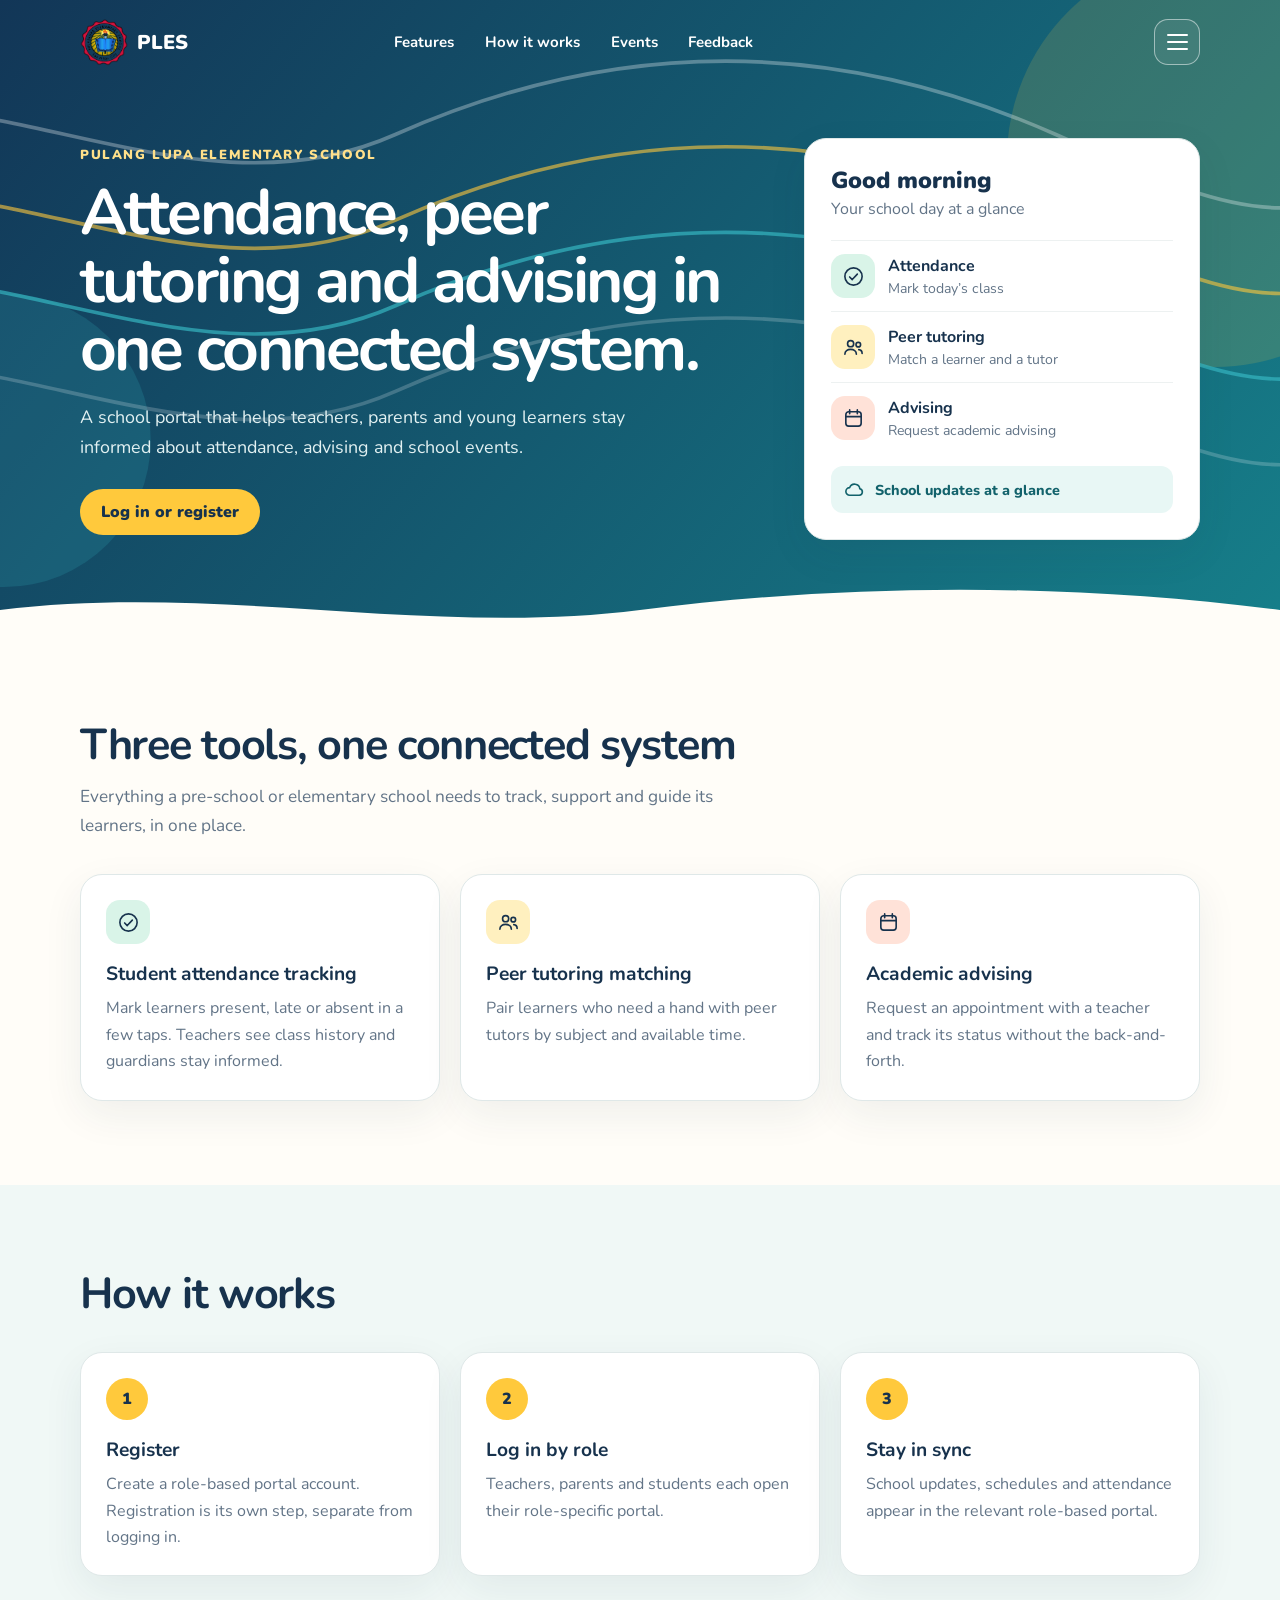
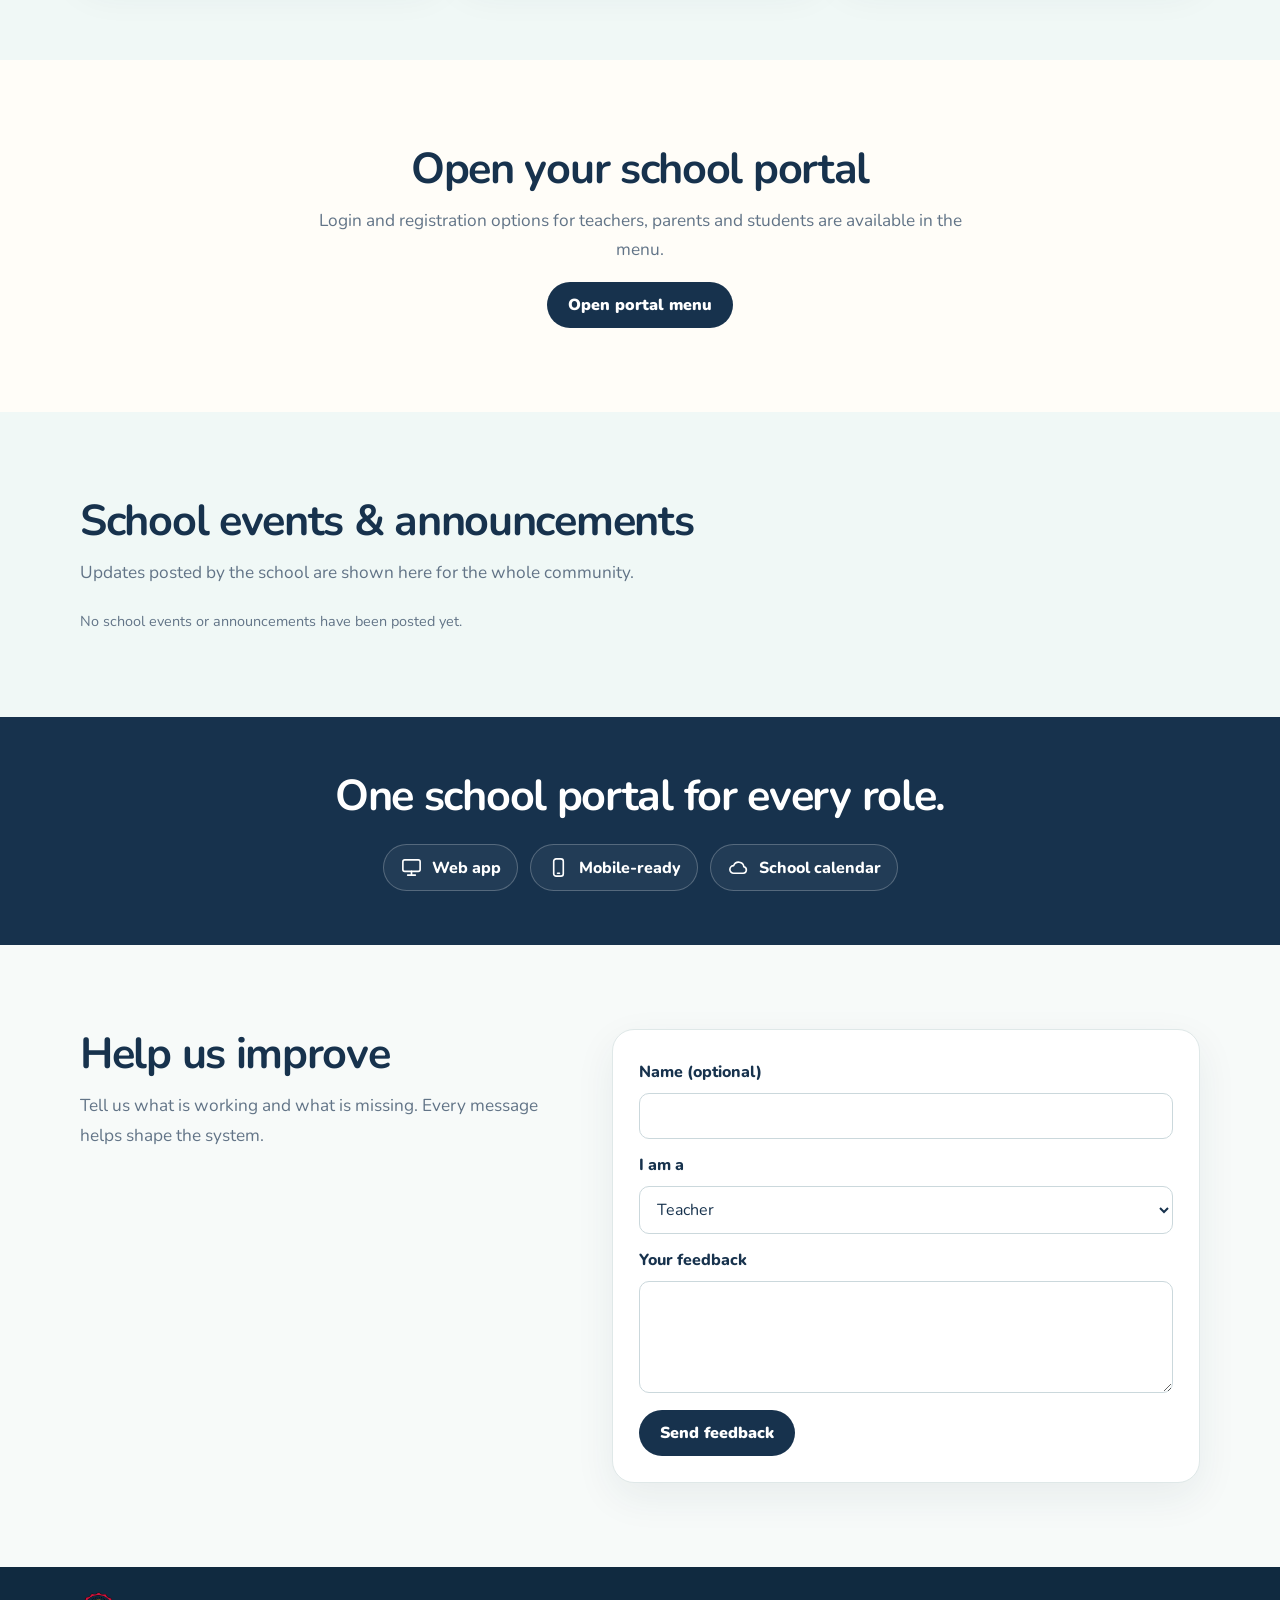
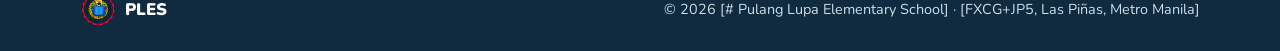
==== index.html @ 91ceae56 "Add files via upload" ====
<!doctype html>
<html lang="en">
  <head>
    <meta charset="UTF-8" />
    <meta name="viewport" content="width=device-width, initial-scale=1.0" />
    <meta
      name="description"
      content="PLES connects preschool and elementary schools with attendance, peer tutoring, and academic advising tools."
    />
    <title>PLES — School tools in sync</title>

    <link rel="preconnect" href="https://fonts.googleapis.com" />
    <link rel="preconnect" href="https://fonts.gstatic.com" crossorigin />
    <link
      href="https://fonts.googleapis.com/css2?family=Nunito:wght@400;500;600;700;800;900&display=swap"
      rel="stylesheet"
    />
    <link rel="stylesheet" href="index.css" />
  </head>

  <body>
    <div class="site-shell">
      <header class="hero-shell" id="top">
        <svg
          class="hero-waves"
          viewBox="0 0 1440 520"
          preserveAspectRatio="xMidYMid slice"
          aria-hidden="true"
        >
          <circle cx="1190" cy="130" r="170" fill="#FFC93C" fill-opacity=".14" />
          <circle cx="200" cy="360" r="120" fill="#35B6C0" fill-opacity=".18" />
          <g fill="none" stroke-linecap="round" stroke-width="3">
            <path
              d="M-20 110C160 30 340 190 520 110S880 30 1060 110 1240 190 1460 110"
              stroke="#fff"
              stroke-opacity=".3"
            />
            <path
              transform="translate(0 70)"
              d="M-20 110C160 30 340 190 520 110S880 30 1060 110 1240 190 1460 110"
              stroke="#FFC93C"
              stroke-opacity=".6"
            />
            <path
              transform="translate(0 140)"
              d="M-20 110C160 30 340 190 520 110S880 30 1060 110 1240 190 1460 110"
              stroke="#35B6C0"
              stroke-opacity=".7"
            />
            <path
              transform="translate(0 210)"
              d="M-20 110C160 30 340 190 520 110S880 30 1060 110 1240 190 1460 110"
              stroke="#fff"
              stroke-opacity=".2"
            />
          </g>
        </svg>

        <div class="container hero-container">
          <div class="top-nav">
            <a class="brand" href="#top" aria-label="PLES home">
              <img class="school-logo" src="school-logo.png" alt="" />
              <span>PLES</span>
            </a>

            <nav class="desktop-links" aria-label="Primary navigation">
              <a href="#features">Features</a>
              <a href="#how">How it works</a>
              <a href="#school-updates">Events</a>
              <a href="#feedback">Feedback</a>
            </nav>

            <button
              class="menu-toggle"
              id="menu-toggle"
              type="button"
              aria-expanded="false"
              aria-controls="site-menu"
              aria-label="Open menu"
            >
              <span></span><span></span><span></span>
            </button>
            <nav class="site-menu" id="site-menu" aria-label="Site menu" hidden>
              <div class="menu-section">
                <span class="menu-heading">Navigate</span>
                <a href="#features">Features</a>
                <a href="#how">How it works</a>
                <a href="#school-updates">Events &amp; announcements</a>
                <a href="#feedback">Feedback</a>
              </div>
              <div class="menu-section">
                <span class="menu-heading">Log in</span>
                <a href="login.html?role=teacher">Log in as Teacher</a>
                <a href="login.html?role=parent">Log in as Parent</a>
                <a href="login.html?role=student">Log in as Student</a>
              </div>
              <div class="menu-section">
                <span class="menu-heading">Register</span>
                <a href="register.html?role=teacher">Register as Teacher</a>
                <a href="register.html?role=parent">Register as Parent</a>
                <a href="register.html?role=student">Register as Student</a>
              </div>
            </div>
          </nav>

          <div class="hero-content">
            <div class="hero-copy">
              <span class="eyebrow">Pulang Lupa Elementary School</span>
              <h1>
                Attendance, peer tutoring and advising in one connected system.
              </h1>
              <p>
                A school portal that helps teachers, parents and young learners
                stay informed about attendance, advising and school events.
              </p>

              <div class="hero-actions">
                <button class="button button-yellow" type="button" data-open-menu>
                  Log in or register
                </button>
              </div>
            </div>

            <div class="preview-card" aria-label="Example school day dashboard">
              <div class="preview-heading">Good morning</div>
              <div class="preview-subtitle">Your school day at a glance</div>

              <div class="preview-row">
                <span class="feature-icon mint" aria-hidden="true">
                  <svg viewBox="0 0 24 24">
                    <circle cx="12" cy="12" r="9"></circle>
                    <path d="m8 12.5 2.7 2.7L16 9.5"></path>
                  </svg>
                </span>
                <div>
                  <strong>Attendance</strong>
                  <span>Mark today’s class</span>
                </div>
              </div>

              <div class="preview-row">
                <span class="feature-icon sun" aria-hidden="true">
                  <svg viewBox="0 0 24 24">
                    <circle cx="9" cy="8" r="3.2"></circle>
                    <path d="M3 19c0-3.2 2.7-5 6-5s6 1.8 6 5"></path>
                    <circle cx="17" cy="9" r="2.4"></circle>
                    <path d="M17.5 14.2c2.2.2 3.5 1.7 3.5 4"></path>
                  </svg>
                </span>
                <div>
                  <strong>Peer tutoring</strong>
                  <span>Match a learner and a tutor</span>
                </div>
              </div>

              <div class="preview-row">
                <span class="feature-icon coral" aria-hidden="true">
                  <svg viewBox="0 0 24 24">
                    <rect x="4" y="5" width="16" height="15" rx="3"></rect>
                    <path d="M8 3v4M16 3v4M4 10h16"></path>
                  </svg>
                </span>
                <div>
                  <strong>Advising</strong>
                  <span>Request academic advising</span>
                </div>
              </div>

              <div class="cloud-sync">
                <svg viewBox="0 0 24 24" aria-hidden="true">
                  <path d="M7 18a4 4 0 0 1 0-8 5.5 5.5 0 0 1 10.6 1.3A3.4 3.4 0 0 1 17 18z"></path>
                </svg>
                School updates at a glance
              </div>
            </div>
          </div>
        </div>

        <svg class="hero-edge" viewBox="0 0 1440 70" preserveAspectRatio="none" aria-hidden="true">
          <path d="M0 35C240 0 480 70 720 35S1200 0 1440 35V70H0Z" />
        </svg>
      </header>

      <main>
        <section class="section features-section" id="features">
          <div class="container">
            <h2>Three tools, one connected system</h2>
            <p class="section-lead">
              Everything a pre-school or elementary school needs to track,
              support and guide its learners, in one place.
            </p>

            <div class="feature-grid">
              <article class="feature-card" id="attendance">
                <span class="feature-icon mint" aria-hidden="true">
                  <svg viewBox="0 0 24 24">
                    <circle cx="12" cy="12" r="9"></circle>
                    <path d="m8 12.5 2.7 2.7L16 9.5"></path>
                  </svg>
                </span>
                <h3>Student attendance tracking</h3>
                <p>
                  Mark learners present, late or absent in a few taps. Teachers
                  see class history and guardians stay informed.
                </p>
              </article>

              <article class="feature-card" id="tutoring">
                <span class="feature-icon sun" aria-hidden="true">
                  <svg viewBox="0 0 24 24">
                    <circle cx="9" cy="8" r="3.2"></circle>
                    <path d="M3 19c0-3.2 2.7-5 6-5s6 1.8 6 5"></path>
                    <circle cx="17" cy="9" r="2.4"></circle>
                    <path d="M17.5 14.2c2.2.2 3.5 1.7 3.5 4"></path>
                  </svg>
                </span>
                <h3>Peer tutoring matching</h3>
                <p>
                  Pair learners who need a hand with peer tutors by subject and
                  available time.
                </p>
              </article>

              <article class="feature-card" id="advising">
                <span class="feature-icon coral" aria-hidden="true">
                  <svg viewBox="0 0 24 24">
                    <rect x="4" y="5" width="16" height="15" rx="3"></rect>
                    <path d="M8 3v4M16 3v4M4 10h16"></path>
                  </svg>
                </span>
                <h3>Academic advising</h3>
                <p>
                  Request an appointment with a teacher and track its status
                  without the back-and-forth.
                </p>
              </article>
            </div>
          </div>
        </section>

        <section class="section how-section" id="how">
          <div class="container">
            <h2>How it works</h2>

            <div class="steps-grid">
              <article class="step">
                <span class="step-number">1</span>
                <h3>Register</h3>
                <p>
                  Create a role-based portal account. Registration is its own
                  step, separate from logging in.
                </p>
              </article>

              <article class="step">
                <span class="step-number">2</span>
                <h3>Log in by role</h3>
                <p>
                  Teachers, parents and students each open their role-specific portal.
                </p>
              </article>

              <article class="step">
                <span class="step-number">3</span>
                <h3>Stay in sync</h3>
                <p>
                  School updates, schedules and attendance appear in the
                  relevant role-based portal.
                </p>
              </article>
            </div>
          </div>
        </section>

        <section class="section start-section" id="start">
          <div class="container">
            <h2>Open your school portal</h2>
            <p class="section-lead">
              Login and registration options for teachers, parents and students
              are available in the menu.
            </p>
            <button class="button button-navy" type="button" data-open-menu>Open portal menu</button>
          </div>
        </section>

        <section class="section updates-section" id="school-updates">
          <div class="container">
            <h2>School events &amp; announcements</h2>
            <p class="section-lead">Updates posted by the school are shown here for the whole community.</p>
            <div class="public-updates" id="public-updates" aria-live="polite"></div>
          </div>
        </section>

        <section class="device-band" aria-label="PLES access">
          <div class="container">
            <h2>One school portal for every role.</h2>

            <div class="device-chips">
              <span>
                <svg viewBox="0 0 24 24" aria-hidden="true">
                  <rect x="3" y="4" width="18" height="12" rx="2"></rect>
                  <path d="M8 20h8M12 16v4"></path>
                </svg>
                Web app
              </span>

              <span>
                <svg viewBox="0 0 24 24" aria-hidden="true">
                  <rect x="7" y="3" width="10" height="18" rx="2.5"></rect>
                  <path d="M11 18h2"></path>
                </svg>
                Mobile-ready
              </span>

              <span>
                <svg viewBox="0 0 24 24" aria-hidden="true">
                  <path d="M7 18a4 4 0 0 1 0-8 5.5 5.5 0 0 1 10.6 1.3A3.4 3.4 0 0 1 17 18z"></path>
                </svg>
                School calendar
              </span>
            </div>
          </div>
        </section>

        <section class="section feedback-section" id="feedback">
          <div class="container feedback-layout">
            <div class="feedback-copy">
              <h2>Help us improve</h2>
              <p class="section-lead">
                Tell us what is working and what is missing. Every message helps
                shape the system.
              </p>
            </div>

            <form class="feedback-form" id="feedback-form">
              <label for="feedback-name">Name (optional)</label>
              <input
                id="feedback-name"
                name="name"
                type="text"
                autocomplete="name"
              />

              <label for="feedback-role">I am a</label>
              <select id="feedback-role" name="role">
                <option>Teacher</option>
                <option>Parent</option>
                <option>Student</option>
              </select>

              <label for="feedback-message">Your feedback</label>
              <textarea
                id="feedback-message"
                name="feedback"
                rows="4"
                required
                minlength="5"
              ></textarea>

              <button class="button button-navy" type="submit">
                Send feedback
              </button>

              <p class="local-confirmation" id="feedback-confirmation" role="status" hidden>
                Thanks for sharing your feedback. It has been confirmed on this
                page and was not sent to a server.
              </p>
            </form>
          </div>
        </section>
      </main>

      <footer class="site-footer">
        <div class="container footer-content">
          <a class="brand brand-small" href="#top" aria-label="PLES home">
            <img class="school-logo" src="school-logo.png" alt="" />
            <span>PLES</span>
          </a>
          <span>© 2026 [# Pulang Lupa Elementary School] · [FXCG+JP5, Las Piñas, Metro Manila]</span>
        </div>
      </footer>

      <nav class="mobile-dock" aria-label="Quick navigation">
        <a href="#top">
          <svg viewBox="0 0 24 24" aria-hidden="true">
            <path d="m4 11 8-7 8 7v8a1 1 0 0 1-1 1h-4v-6H9v6H5a1 1 0 0 1-1-1z"></path>
          </svg>
          <span>Home</span>
        </a>
        <a href="#attendance">
          <svg viewBox="0 0 24 24" aria-hidden="true">
            <circle cx="12" cy="12" r="9"></circle>
            <path d="m8 12.5 2.7 2.7L16 9.5"></path>
          </svg>
          <span>Attendance</span>
        </a>
        <a href="#tutoring">
          <svg viewBox="0 0 24 24" aria-hidden="true">
            <circle cx="9" cy="8" r="3.2"></circle>
            <path d="M3 19c0-3.2 2.7-5 6-5s6 1.8 6 5"></path>
            <circle cx="17" cy="9" r="2.4"></circle>
            <path d="M17.5 14.2c2.2.2 3.5 1.7 3.5 4"></path>
          </svg>
          <span>Tutoring</span>
        </a>
        <a href="#advising">
          <svg viewBox="0 0 24 24" aria-hidden="true">
            <rect x="4" y="5" width="16" height="15" rx="3"></rect>
            <path d="M8 3v4M16 3v4M4 10h16"></path>
          </svg>
          <span>Advising</span>
        </a>
        <a href="#feedback">
          <svg viewBox="0 0 24 24" aria-hidden="true">
            <path d="M4 5h16v11H9l-5 4z"></path>
          </svg>
          <span>Feedback</span>
        </a>
      </nav>
    </div>

    <script src="index.js" defer></script>
  </body>
</html>
---- index.css ----
:root {
  color-scheme: light;
  font-family: "Nunito", sans-serif;
  color: #17324d;
  background: #fffdf8;
  font-synthesis: none;
  text-rendering: optimizeLegibility;
  --navy: #17324d;
  --teal: #167f8a;
  --mint: #d9f4e8;
  --yellow: #ffc93c;
  --coral: #ffe2d8;
  --muted: #627487;
  --paper: #fffdf8;
}

* {
  box-sizing: border-box;
}

html {
  scroll-behavior: smooth;
}

body {
  margin: 0;
  min-width: 320px;
  background: var(--paper);
}

a {
  color: inherit;
  text-decoration: none;
}

button,
input,
select,
textarea {
  font: inherit;
}

button,
a {
  -webkit-tap-highlight-color: transparent;
}

.site-shell {
  overflow: hidden;
}

.container {
  width: min(1120px, calc(100% - 40px));
  margin: 0 auto;
}

.hero-shell {
  position: relative;
  isolation: isolate;
  color: #fff;
  background: linear-gradient(130deg, #123657, #167f8a);
}

.hero-waves {
  position: absolute;
  z-index: -1;
  inset: 0;
  width: 100%;
  height: 100%;
}

.hero-container {
  position: relative;
  padding-bottom: 96px;
}

.top-nav,
.desktop-links,
.hero-actions,
.footer-content {
  display: flex;
  align-items: center;
}

.top-nav {
  position: relative;
  display: flex;
  min-height: 84px;
  align-items: center;
  gap: 12px;
}

.brand {
  display: inline-flex;
  align-items: center;
  gap: 9px;
  color: inherit;
  font-size: 1.25rem;
  font-weight: 900;
  white-space: nowrap;
}

.school-logo {
  width: 48px;
  height: 48px;
  flex: none;
  object-fit: contain;
}

.desktop-links {
  display: flex;
  justify-content: center;
  align-items: center;
  gap: clamp(14px, 2.4vw, 32px);
  margin: 0 auto;
  color: #fff;
  font-size: .94rem;
  font-weight: 700;
}

.desktop-links a,
.top-nav > a:not(.button) {
  transition: opacity .2s ease;
}

.desktop-links a:hover,
.top-nav > a:not(.button):hover {
  opacity: .75;
}

.menu-toggle {
  display: grid;
  width: 46px;
  height: 46px;
  flex: 0 0 auto;
  align-content: center;
  justify-items: center;
  gap: 5px;
  margin-left: auto;
  border: 1px solid #ffffff80;
  border-radius: 14px;
  color: #fff;
  background: #ffffff10;
  cursor: pointer;
}

.menu-toggle span {
  width: 21px;
  height: 2px;
  border-radius: 2px;
  background: currentColor;
  transition: transform .18s ease, opacity .18s ease;
}

.menu-toggle[aria-expanded="true"] span:first-child { transform: translateY(7px) rotate(45deg); }
.menu-toggle[aria-expanded="true"] span:nth-child(2) { opacity: 0; }
.menu-toggle[aria-expanded="true"] span:last-child { transform: translateY(-7px) rotate(-45deg); }

.site-menu {
  position: absolute;
  z-index: 10;
  top: calc(100% - 8px);
  right: 0;
  display: grid;
  width: min(390px, calc(100vw - 32px));
  gap: 14px;
  padding: 18px;
  border: 1px solid #dfe8e8;
  border-radius: 18px;
  color: var(--navy);
  background: #fff;
  box-shadow: 0 18px 45px #102a4040;
}

.site-menu[hidden] { display: none; }

.menu-section {
  display: grid;
  grid-template-columns: repeat(2, minmax(0, 1fr));
  gap: 6px 10px;
}

.menu-heading {
  grid-column: 1 / -1;
  padding: 0 8px 3px;
  color: var(--muted);
  font-size: .72rem;
  font-weight: 900;
  letter-spacing: .1em;
  text-transform: uppercase;
}

.menu-section a {
  padding: 9px 8px;
  border-radius: 9px;
  color: var(--navy);
  font-size: .9rem;
  font-weight: 800;
}

.menu-section a:hover {
  color: #12626b;
  background: #e8f7f5;
}

.button {
  display: inline-flex;
  min-height: 44px;
  align-items: center;
  justify-content: center;
  padding: 10px 19px;
  border: 2px solid transparent;
  border-radius: 999px;
  font-weight: 900;
  text-align: center;
  transition: transform .2s ease, box-shadow .2s ease;
  cursor: pointer;
}

.button:hover {
  transform: translateY(-2px);
  box-shadow: 0 7px 18px #102f4926;
}

.button-yellow {
  color: var(--navy);
  background: var(--yellow);
}

.button-outline {
  border-color: #ffffffa6;
  color: #fff;
  background: #ffffff0d;
}

.button-navy {
  color: #fff;
  background: var(--navy);
}

.hero-content {
  display: grid;
  grid-template-columns: minmax(0, 1.25fr) minmax(290px, .75fr);
  align-items: center;
  gap: 64px;
  padding-top: 54px;
}

.hero-copy {
  max-width: 690px;
}

.eyebrow {
  display: inline-block;
  margin-bottom: 16px;
  color: #ffe08a;
  font-size: .82rem;
  font-weight: 900;
  letter-spacing: .12em;
  text-transform: uppercase;
}

h1,
h2,
h3,
p {
  margin-top: 0;
}

h1 {
  max-width: 720px;
  margin-bottom: 18px;
  font-size: clamp(2.4rem, 5vw, 4.2rem);
  line-height: 1.06;
  letter-spacing: -.04em;
}

.hero-copy > p {
  max-width: 620px;
  color: #e2f1f2;
  font-size: 1.12rem;
  line-height: 1.7;
}

.hero-actions {
  flex-wrap: wrap;
  gap: 12px;
  margin-top: 26px;
}

.preview-card,
.feature-card,
.step,
.choice-card,
.feedback-form {
  border: 1px solid #dfe8e8;
  border-radius: 22px;
  background: #fff;
  box-shadow: 0 14px 40px #17324d12;
}

.preview-card {
  padding: 26px;
  color: var(--navy);
}

.preview-heading {
  font-size: 1.45rem;
  font-weight: 900;
}

.preview-subtitle {
  margin: 2px 0 20px;
  color: var(--muted);
}

.preview-row {
  display: flex;
  align-items: center;
  gap: 13px;
  padding: 13px 0;
  border-top: 1px solid #edf1f1;
}

.preview-row div {
  display: grid;
  gap: 2px;
}

.preview-row div span {
  color: var(--muted);
  font-size: .88rem;
}

.feature-icon {
  display: inline-grid;
  width: 44px;
  height: 44px;
  flex: 0 0 auto;
  place-items: center;
  border-radius: 14px;
  color: var(--navy);
}

.feature-icon svg,
.cloud-sync svg,
.device-chips svg,
.mobile-dock svg {
  width: 23px;
  height: 23px;
  fill: none;
  stroke: currentColor;
  stroke-linecap: round;
  stroke-linejoin: round;
  stroke-width: 1.7;
}

.mint {
  background: var(--mint);
}

.sun {
  background: #fff0bf;
}

.coral {
  background: var(--coral);
}

.cloud-sync {
  display: flex;
  align-items: center;
  gap: 9px;
  margin-top: 13px;
  padding: 12px;
  border-radius: 12px;
  color: #12626b;
  background: #e8f7f5;
  font-size: .9rem;
  font-weight: 800;
}

.hero-edge {
  position: absolute;
  bottom: -1px;
  left: 0;
  width: 100%;
  height: 54px;
  fill: var(--paper);
}

.section {
  padding: 84px 0;
}

.section h2,
.device-band h2 {
  margin-bottom: 12px;
  font-size: clamp(1.9rem, 3.5vw, 2.7rem);
  line-height: 1.15;
  letter-spacing: -.03em;
}

.section-lead {
  max-width: 680px;
  color: var(--muted);
  font-size: 1.08rem;
  line-height: 1.7;
}

.feature-grid,
.steps-grid,
.start-grid {
  display: grid;
  grid-template-columns: repeat(3, minmax(0, 1fr));
  gap: 20px;
  margin-top: 34px;
}

.feature-card,
.step {
  padding: 25px;
}

.feature-card h3,
.step h3,
.choice-card h3 {
  margin: 17px 0 8px;
  font-size: 1.2rem;
}

.feature-card p,
.step p,
.choice-card p {
  margin-bottom: 0;
  color: var(--muted);
  line-height: 1.65;
}

.how-section {
  background: #f0f8f6;
}

.step-number {
  display: grid;
  width: 42px;
  height: 42px;
  place-items: center;
  border-radius: 50%;
  color: var(--navy);
  background: var(--yellow);
  font-weight: 900;
}

.start-section {
  text-align: center;
}

.start-section .section-lead {
  margin-right: auto;
  margin-left: auto;
}

.start-grid {
  max-width: 820px;
  grid-template-columns: repeat(2, minmax(0, 1fr));
  margin-right: auto;
  margin-left: auto;
  text-align: left;
}

.choice-card {
  padding: 28px;
}

.choice-card .button {
  margin-top: 20px;
}

.role-actions {
  display: grid;
  justify-items: start;
  gap: 10px;
  margin-top: 20px;
}

.role-actions .button {
  width: min(100%, 260px);
  margin: 0;
}

.updates-section {
  background: #f0f8f6;
}

.public-updates {
  display: grid;
  grid-template-columns: repeat(auto-fit, minmax(230px, 1fr));
  gap: 14px;
  margin-top: 24px;
}

.public-update-card {
  display: grid;
  gap: 7px;
  padding: 18px;
  border: 1px solid #dfe8e8;
  border-radius: 16px;
  background: white;
  box-shadow: 0 10px 24px #17324d0c;
}

.public-update-type {
  color: var(--teal);
  font-size: .72rem;
  font-weight: 900;
  letter-spacing: .08em;
  text-transform: uppercase;
}

.public-update-card time,
.public-update-card p,
.public-update-empty {
  margin: 0;
  color: var(--muted);
  font-size: .9rem;
  line-height: 1.5;
}

.login-choice {
  background: #f1fbf7;
}

.register-choice {
  background: #fff8df;
}

.device-band {
  padding: 54px 0;
  color: #fff;
  background: var(--navy);
  text-align: center;
}

.device-chips {
  display: flex;
  flex-wrap: wrap;
  justify-content: center;
  gap: 12px;
  margin-top: 24px;
}

.device-chips span {
  display: inline-flex;
  align-items: center;
  gap: 9px;
  padding: 11px 16px;
  border: 1px solid #ffffff3b;
  border-radius: 999px;
  background: #ffffff0d;
  font-weight: 800;
}

.feedback-section {
  background: #f7faf9;
}

.feedback-layout {
  display: grid;
  grid-template-columns: .9fr 1.1fr;
  align-items: start;
  gap: 50px;
}

.feedback-form {
  display: grid;
  gap: 10px;
  padding: 26px;
}

.feedback-form label {
  margin-top: 5px;
  font-weight: 800;
}

.feedback-form input,
.feedback-form select,
.feedback-form textarea {
  width: 100%;
  padding: 11px 13px;
  border: 1px solid #cbd8dc;
  border-radius: 10px;
  color: var(--navy);
  background: #fff;
}

input::placeholder,
textarea::placeholder {
  color: #627487;
  opacity: .52;
}

.feedback-form textarea {
  resize: vertical;
}

.feedback-form :focus-visible,
a:focus-visible,
button:focus-visible {
  outline: 3px solid #35b6c0;
  outline-offset: 3px;
}

.feedback-form button {
  justify-self: start;
  margin-top: 7px;
}

.local-confirmation {
  margin: 6px 0 0;
  padding: 12px;
  border-radius: 10px;
  color: #145a48;
  background: var(--mint);
  line-height: 1.5;
}

.local-confirmation[hidden] {
  display: none;
}

.site-footer {
  padding: 24px 0;
  color: #fff;
  background: #102a40;
}

.footer-content {
  justify-content: space-between;
  gap: 20px;
}

.brand-small {
  font-size: 1.05rem;
}

.brand-small .school-logo {
  width: 36px;
  height: 36px;
}

.footer-content > span {
  color: #d0dde4;
  font-size: .9rem;
  text-align: right;
}

.mobile-dock {
  display: none;
}

@media (max-width: 800px) {
  .hero-content {
    gap: 32px;
  }

  .feature-grid,
  .steps-grid {
    gap: 13px;
  }
}

@media (max-width: 640px) {
  .container {
    width: min(100% - 32px, 520px);
  }

  .hero-container {
    padding-bottom: 75px;
  }

  .top-nav {
    display: grid;
    min-height: 70px;
    grid-template-columns: minmax(0, 1fr) auto;
    gap: 8px;
  }

  .desktop-links {
    grid-column: 1 / -1;
    grid-row: 2;
    justify-content: space-between;
    gap: 8px;
    width: 100%;
    margin: 0;
    padding-bottom: 8px;
    font-size: .78rem;
  }

  .desktop-links a {
    white-space: nowrap;
  }

  .menu-toggle {
    grid-column: 2;
    grid-row: 1;
  }

  .hero-content,
  .feedback-layout {
    grid-template-columns: 1fr;
  }

  .hero-content {
    gap: 30px;
    padding-top: 35px;
  }

  h1 {
    font-size: clamp(2.35rem, 11vw, 3.5rem);
  }

  .preview-card {
    padding: 21px;
  }

  .section {
    padding: 64px 0;
  }

  .feature-grid,
  .steps-grid,
  .start-grid {
    grid-template-columns: 1fr;
  }

  .feature-grid,
  .steps-grid {
    margin-top: 24px;
  }

  .feedback-layout {
    gap: 20px;
  }

  .device-band {
    padding: 44px 0;
  }

  .footer-content {
    align-items: flex-start;
    flex-direction: column;
  }

  .footer-content > span {
    text-align: left;
  }

  .mobile-dock {
    position: fixed;
    z-index: 5;
    right: 12px;
    bottom: max(12px, env(safe-area-inset-bottom));
    left: 12px;
    display: flex;
    justify-content: space-around;
    gap: 4px;
    padding: 9px 5px;
    border: 1px solid #ffffff50;
    border-radius: 18px;
    color: #fff;
    background: #17324df2;
    box-shadow: 0 8px 28px #102a4040;
    backdrop-filter: blur(12px);
  }

  .mobile-dock a {
    display: grid;
    min-width: 48px;
    justify-items: center;
    gap: 2px;
    font-size: .66rem;
    font-weight: 800;
  }

  .site-menu { top: calc(100% - 2px); }
  .menu-section { grid-template-columns: 1fr; }
  .menu-heading { grid-column: auto; }
  .hero-actions .button { width: 100%; }
}

@media (prefers-reduced-motion: reduce) {
  *,
  *::before,
  *::after {
    scroll-behavior: auto !important;
    transition-duration: .01ms !important;
  }
}
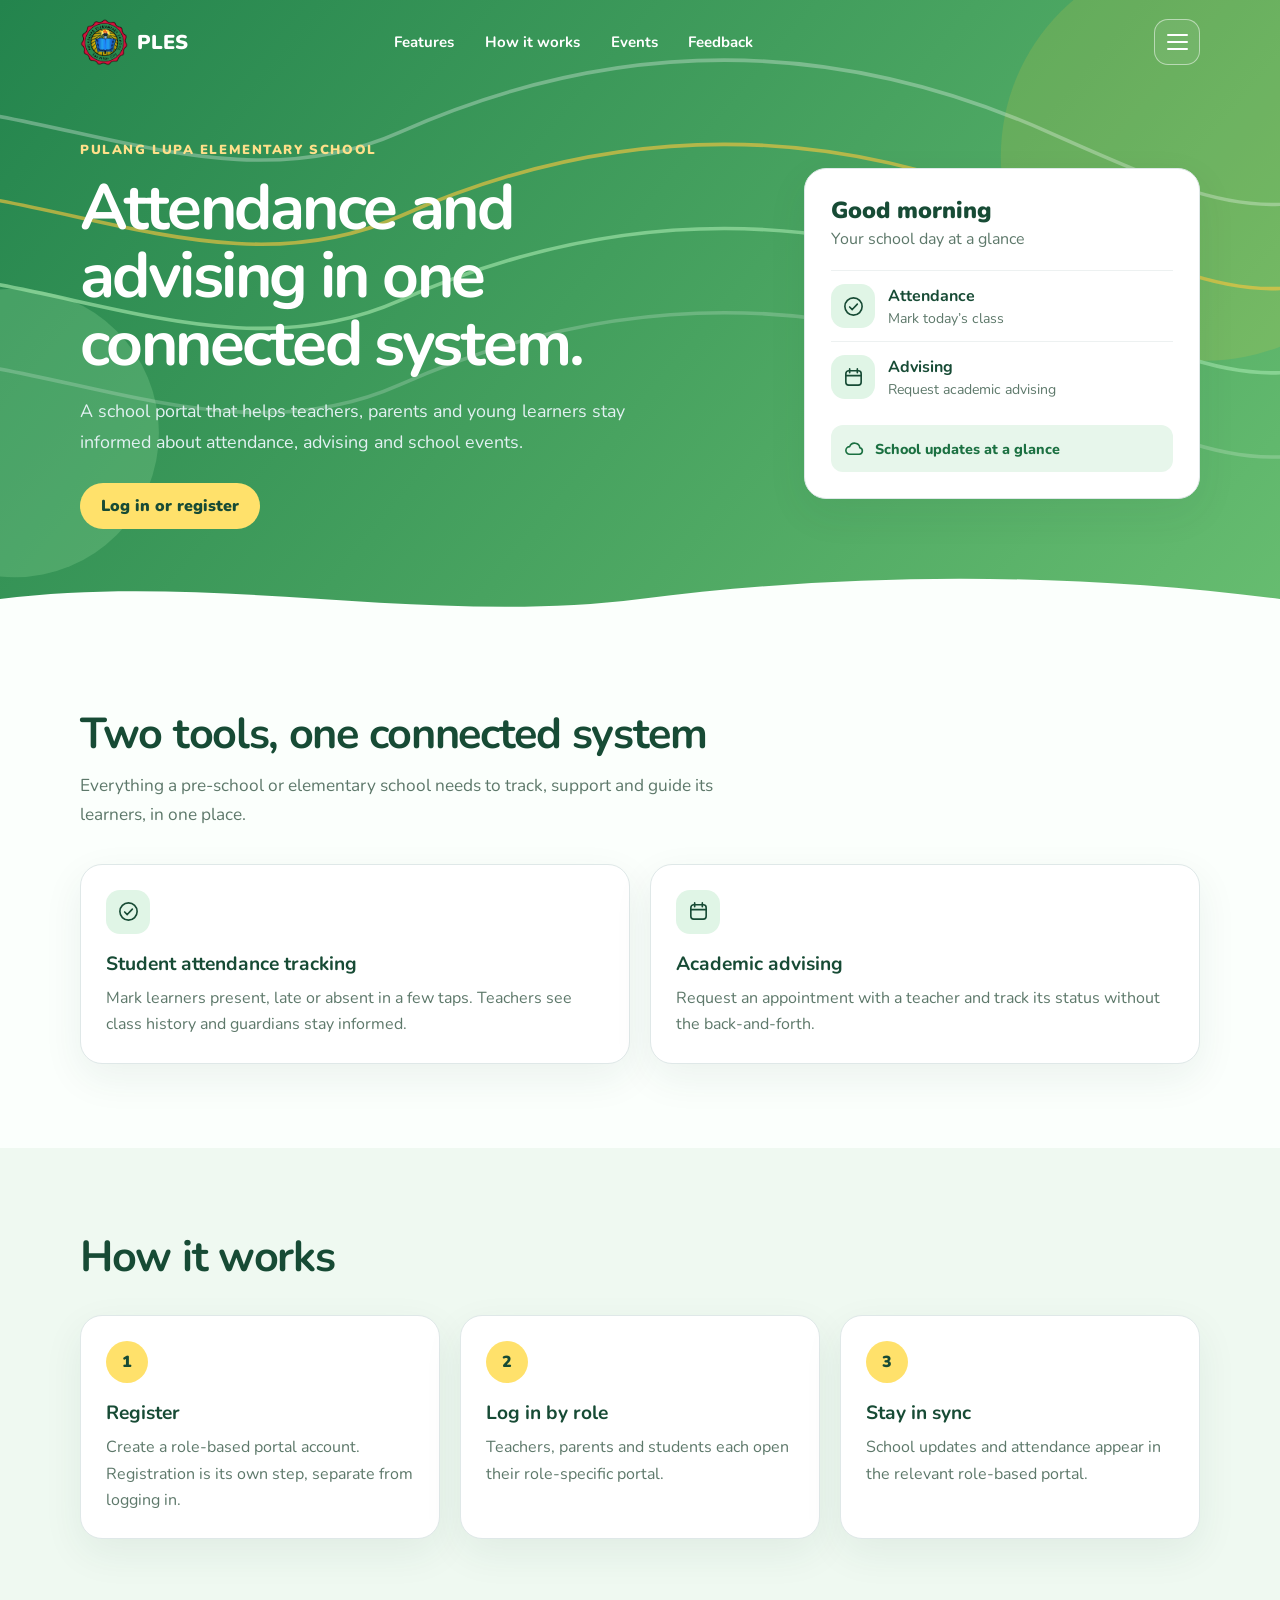
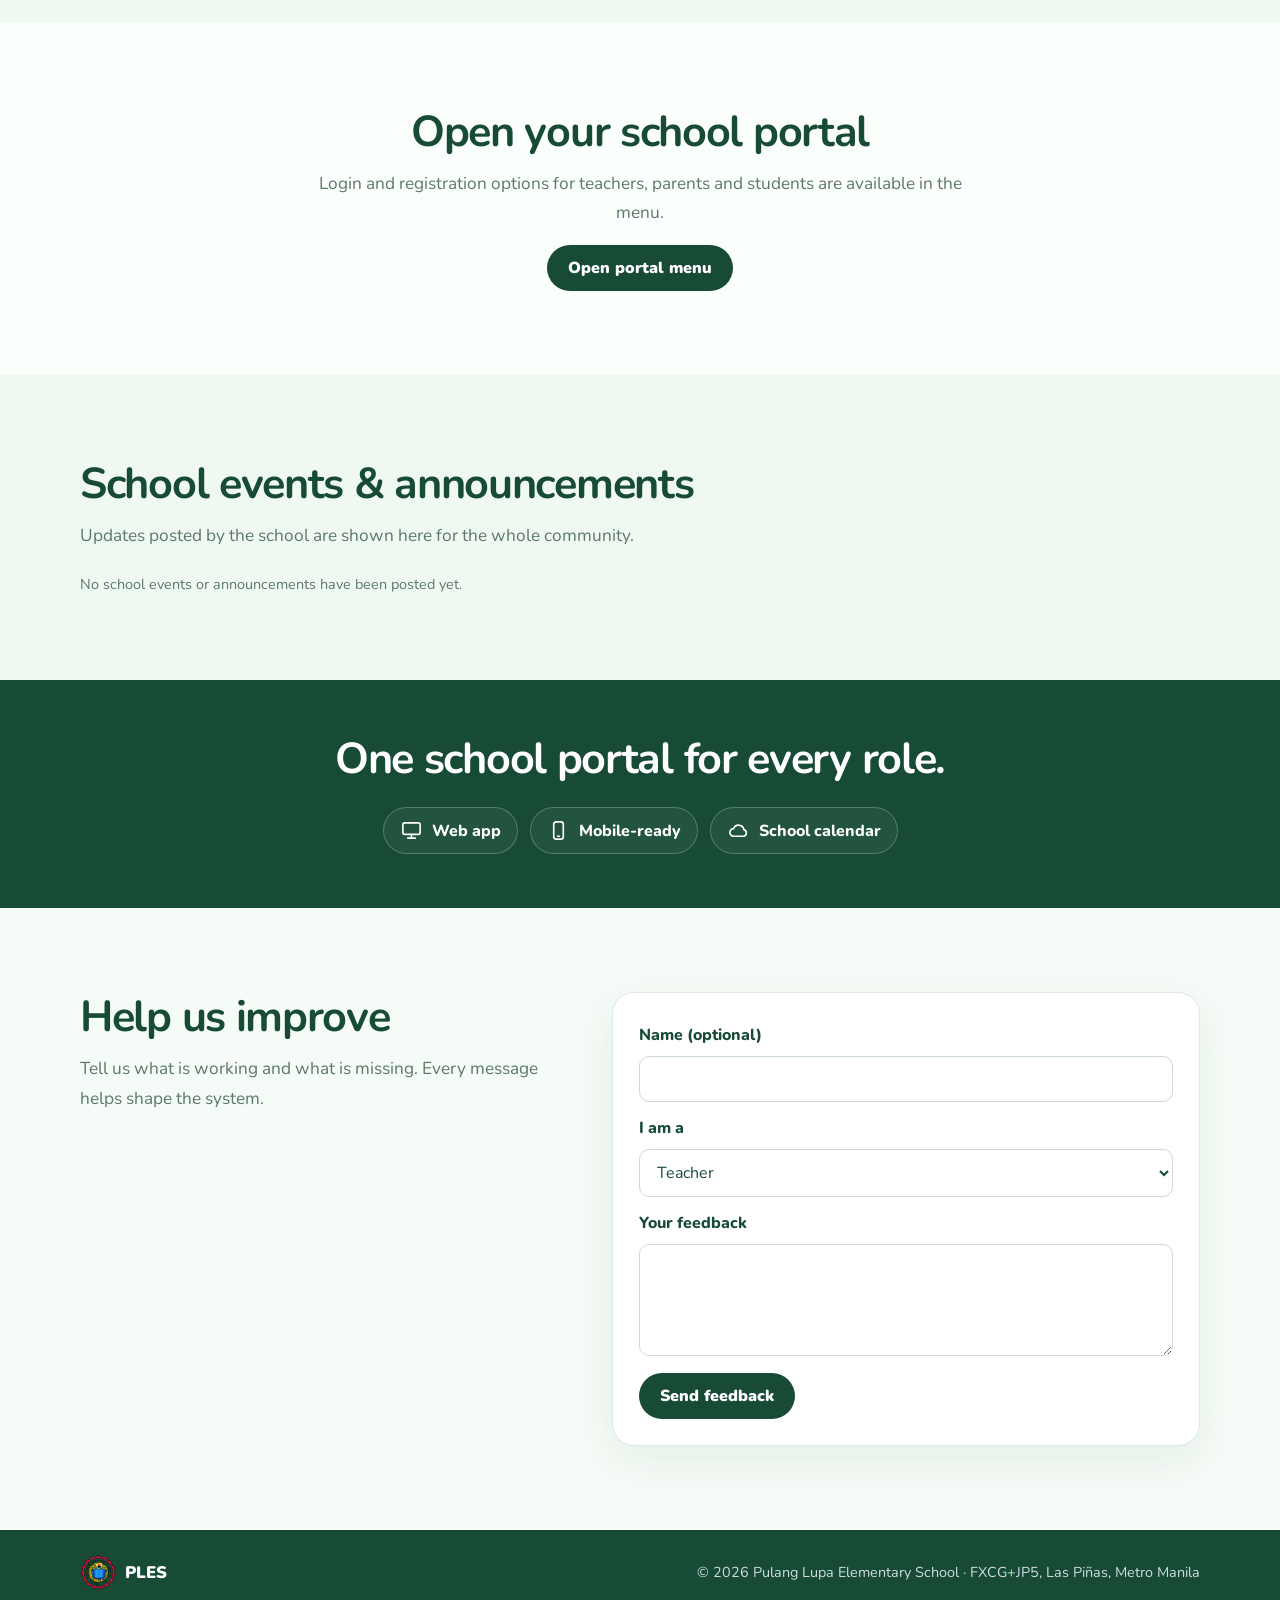
==== commit b2e7adeb: "Add files via upload" ====
--- a/index.html
+++ b/index.html
@@ -5,7 +5,7 @@
     <meta name="viewport" content="width=device-width, initial-scale=1.0" />
     <meta
       name="description"
-      content="PLES connects preschool and elementary schools with attendance, peer tutoring, and academic advising tools."
+      content="PLES connects preschool and elementary schools with attendance and academic advising tools."
     />
     <title>PLES — School tools in sync</title>
 
@@ -28,7 +28,7 @@
           aria-hidden="true"
         >
           <circle cx="1190" cy="130" r="170" fill="#FFC93C" fill-opacity=".14" />
-          <circle cx="200" cy="360" r="120" fill="#35B6C0" fill-opacity=".18" />
+          <circle cx="200" cy="360" r="120" fill="#9BE0A4" fill-opacity=".24" />
           <g fill="none" stroke-linecap="round" stroke-width="3">
             <path
               d="M-20 110C160 30 340 190 520 110S880 30 1060 110 1240 190 1460 110"
@@ -44,7 +44,7 @@
             <path
               transform="translate(0 140)"
               d="M-20 110C160 30 340 190 520 110S880 30 1060 110 1240 190 1460 110"
-              stroke="#35B6C0"
+              stroke="#9BE0A4"
               stroke-opacity=".7"
             />
             <path
@@ -107,7 +107,7 @@
             <div class="hero-copy">
               <span class="eyebrow">Pulang Lupa Elementary School</span>
               <h1>
-                Attendance, peer tutoring and advising in one connected system.
+                Attendance and advising in one connected system.
               </h1>
               <p>
                 A school portal that helps teachers, parents and young learners
@@ -139,21 +139,6 @@
               </div>
 
               <div class="preview-row">
-                <span class="feature-icon sun" aria-hidden="true">
-                  <svg viewBox="0 0 24 24">
-                    <circle cx="9" cy="8" r="3.2"></circle>
-                    <path d="M3 19c0-3.2 2.7-5 6-5s6 1.8 6 5"></path>
-                    <circle cx="17" cy="9" r="2.4"></circle>
-                    <path d="M17.5 14.2c2.2.2 3.5 1.7 3.5 4"></path>
-                  </svg>
-                </span>
-                <div>
-                  <strong>Peer tutoring</strong>
-                  <span>Match a learner and a tutor</span>
-                </div>
-              </div>
-
-              <div class="preview-row">
                 <span class="feature-icon coral" aria-hidden="true">
                   <svg viewBox="0 0 24 24">
                     <rect x="4" y="5" width="16" height="15" rx="3"></rect>
@@ -184,7 +169,7 @@
       <main>
         <section class="section features-section" id="features">
           <div class="container">
-            <h2>Three tools, one connected system</h2>
+            <h2>Two tools, one connected system</h2>
             <p class="section-lead">
               Everything a pre-school or elementary school needs to track,
               support and guide its learners, in one place.
@@ -205,22 +190,6 @@
                 </p>
               </article>
 
-              <article class="feature-card" id="tutoring">
-                <span class="feature-icon sun" aria-hidden="true">
-                  <svg viewBox="0 0 24 24">
-                    <circle cx="9" cy="8" r="3.2"></circle>
-                    <path d="M3 19c0-3.2 2.7-5 6-5s6 1.8 6 5"></path>
-                    <circle cx="17" cy="9" r="2.4"></circle>
-                    <path d="M17.5 14.2c2.2.2 3.5 1.7 3.5 4"></path>
-                  </svg>
-                </span>
-                <h3>Peer tutoring matching</h3>
-                <p>
-                  Pair learners who need a hand with peer tutors by subject and
-                  available time.
-                </p>
-              </article>
-
               <article class="feature-card" id="advising">
                 <span class="feature-icon coral" aria-hidden="true">
                   <svg viewBox="0 0 24 24">
@@ -264,7 +233,7 @@
                 <span class="step-number">3</span>
                 <h3>Stay in sync</h3>
                 <p>
-                  School updates, schedules and attendance appear in the
+                  School updates and attendance appear in the
                   relevant role-based portal.
                 </p>
               </article>
@@ -376,7 +345,7 @@
             <img class="school-logo" src="school-logo.png" alt="" />
             <span>PLES</span>
           </a>
-          <span>© 2026 [# Pulang Lupa Elementary School] · [FXCG+JP5, Las Piñas, Metro Manila]</span>
+          <span>© <span id="year">2026</span> Pulang Lupa Elementary School · FXCG+JP5, Las Piñas, Metro Manila</span>
         </div>
       </footer>
 
@@ -393,15 +362,6 @@
             <path d="m8 12.5 2.7 2.7L16 9.5"></path>
           </svg>
           <span>Attendance</span>
-        </a>
-        <a href="#tutoring">
-          <svg viewBox="0 0 24 24" aria-hidden="true">
-            <circle cx="9" cy="8" r="3.2"></circle>
-            <path d="M3 19c0-3.2 2.7-5 6-5s6 1.8 6 5"></path>
-            <circle cx="17" cy="9" r="2.4"></circle>
-            <path d="M17.5 14.2c2.2.2 3.5 1.7 3.5 4"></path>
-          </svg>
-          <span>Tutoring</span>
         </a>
         <a href="#advising">
           <svg viewBox="0 0 24 24" aria-hidden="true">
@@ -419,6 +379,6 @@
       </nav>
     </div>
 
-    <script src="index.js" defer></script>
+    <script type="module" src="index.js"></script>
   </body>
 </html>
--- a/index.css
+++ b/index.css
@@ -1,17 +1,17 @@
 :root {
   color-scheme: light;
   font-family: "Nunito", sans-serif;
-  color: #17324d;
-  background: #fffdf8;
+  color: #174b35;
+  background: #fbfffc;
   font-synthesis: none;
   text-rendering: optimizeLegibility;
-  --navy: #17324d;
-  --teal: #167f8a;
-  --mint: #d9f4e8;
-  --yellow: #ffc93c;
-  --coral: #ffe2d8;
-  --muted: #627487;
-  --paper: #fffdf8;
+  --navy: #174b35;
+  --teal: #25834d;
+  --mint: #e0f5e6;
+  --yellow: #ffe16b;
+  --coral: #ffe5df;
+  --muted: #5d786a;
+  --paper: #fbfffc;
 }
 
 * {
@@ -58,7 +58,7 @@
   position: relative;
   isolation: isolate;
   color: #fff;
-  background: linear-gradient(130deg, #123657, #167f8a);
+  background: linear-gradient(130deg, #23844d, #67bd70);
 }
 
 .hero-waves {
@@ -169,7 +169,7 @@
   border-radius: 18px;
   color: var(--navy);
   background: #fff;
-  box-shadow: 0 18px 45px #102a4040;
+  box-shadow: 0 18px 45px #174b3540;
 }
 
 .site-menu[hidden] { display: none; }
@@ -199,8 +199,8 @@
 }
 
 .menu-section a:hover {
-  color: #12626b;
-  background: #e8f7f5;
+  color: #1b7041;
+  background: #e7f6eb;
 }
 
 .button {
@@ -296,7 +296,7 @@
   border: 1px solid #dfe8e8;
   border-radius: 22px;
   background: #fff;
-  box-shadow: 0 14px 40px #17324d12;
+  box-shadow: 0 14px 40px #174b3512;
 }
 
 .preview-card {
@@ -364,7 +364,7 @@
 }
 
 .coral {
-  background: var(--coral);
+  background: var(--mint);
 }
 
 .cloud-sync {
@@ -374,8 +374,8 @@
   margin-top: 13px;
   padding: 12px;
   border-radius: 12px;
-  color: #12626b;
-  background: #e8f7f5;
+  color: #1b7041;
+  background: #e7f6eb;
   font-size: .9rem;
   font-weight: 800;
 }
@@ -417,6 +417,10 @@
   margin-top: 34px;
 }
 
+.feature-grid {
+  grid-template-columns: repeat(2, minmax(0, 1fr));
+}
+
 .feature-card,
 .step {
   padding: 25px;
@@ -438,7 +442,7 @@
 }
 
 .how-section {
-  background: #f0f8f6;
+  background: #eff9f1;
 }
 
 .step-number {
@@ -490,7 +494,7 @@
 }
 
 .updates-section {
-  background: #f0f8f6;
+  background: #eff9f1;
 }
 
 .public-updates {
@@ -507,7 +511,7 @@
   border: 1px solid #dfe8e8;
   border-radius: 16px;
   background: white;
-  box-shadow: 0 10px 24px #17324d0c;
+  box-shadow: 0 10px 24px #174b350c;
 }
 
 .public-update-type {
@@ -528,11 +532,11 @@
 }
 
 .login-choice {
-  background: #f1fbf7;
+  background: #edf8ef;
 }
 
 .register-choice {
-  background: #fff8df;
+  background: #f5fbf4;
 }
 
 .device-band {
@@ -562,7 +566,7 @@
 }
 
 .feedback-section {
-  background: #f7faf9;
+  background: #f5fbf6;
 }
 
 .feedback-layout {
@@ -596,7 +600,7 @@
 
 input::placeholder,
 textarea::placeholder {
-  color: #627487;
+  color: #5d786a;
   opacity: .52;
 }
 
@@ -607,7 +611,7 @@
 .feedback-form :focus-visible,
 a:focus-visible,
 button:focus-visible {
-  outline: 3px solid #35b6c0;
+  outline: 3px solid #53b96c;
   outline-offset: 3px;
 }
 
@@ -629,10 +633,15 @@
   display: none;
 }
 
+.local-confirmation.is-error {
+  color: #8a3a22;
+  background: var(--coral);
+}
+
 .site-footer {
   padding: 24px 0;
   color: #fff;
-  background: #102a40;
+  background: #174b35;
 }
 
 .footer-content {
@@ -769,8 +778,8 @@
     border: 1px solid #ffffff50;
     border-radius: 18px;
     color: #fff;
-    background: #17324df2;
-    box-shadow: 0 8px 28px #102a4040;
+    background: #174b35f2;
+    box-shadow: 0 8px 28px #174b3540;
     backdrop-filter: blur(12px);
   }
 
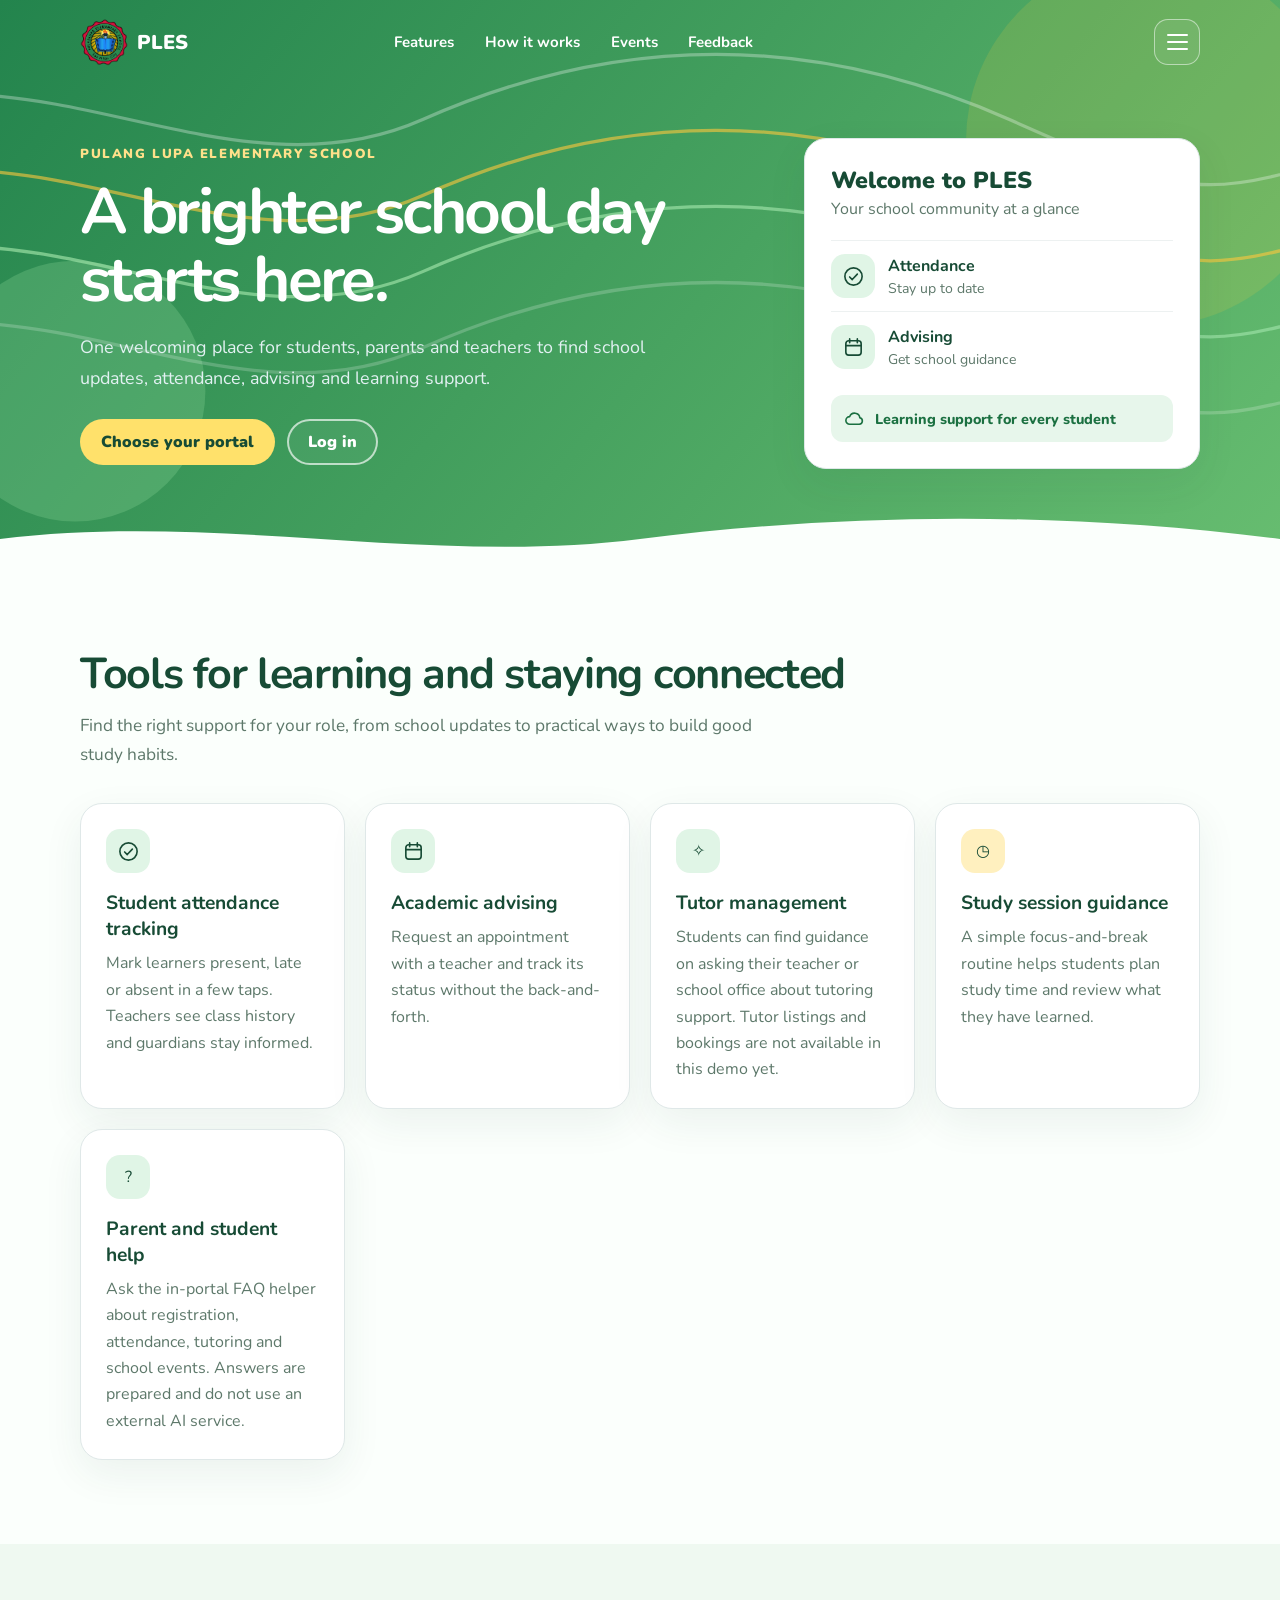
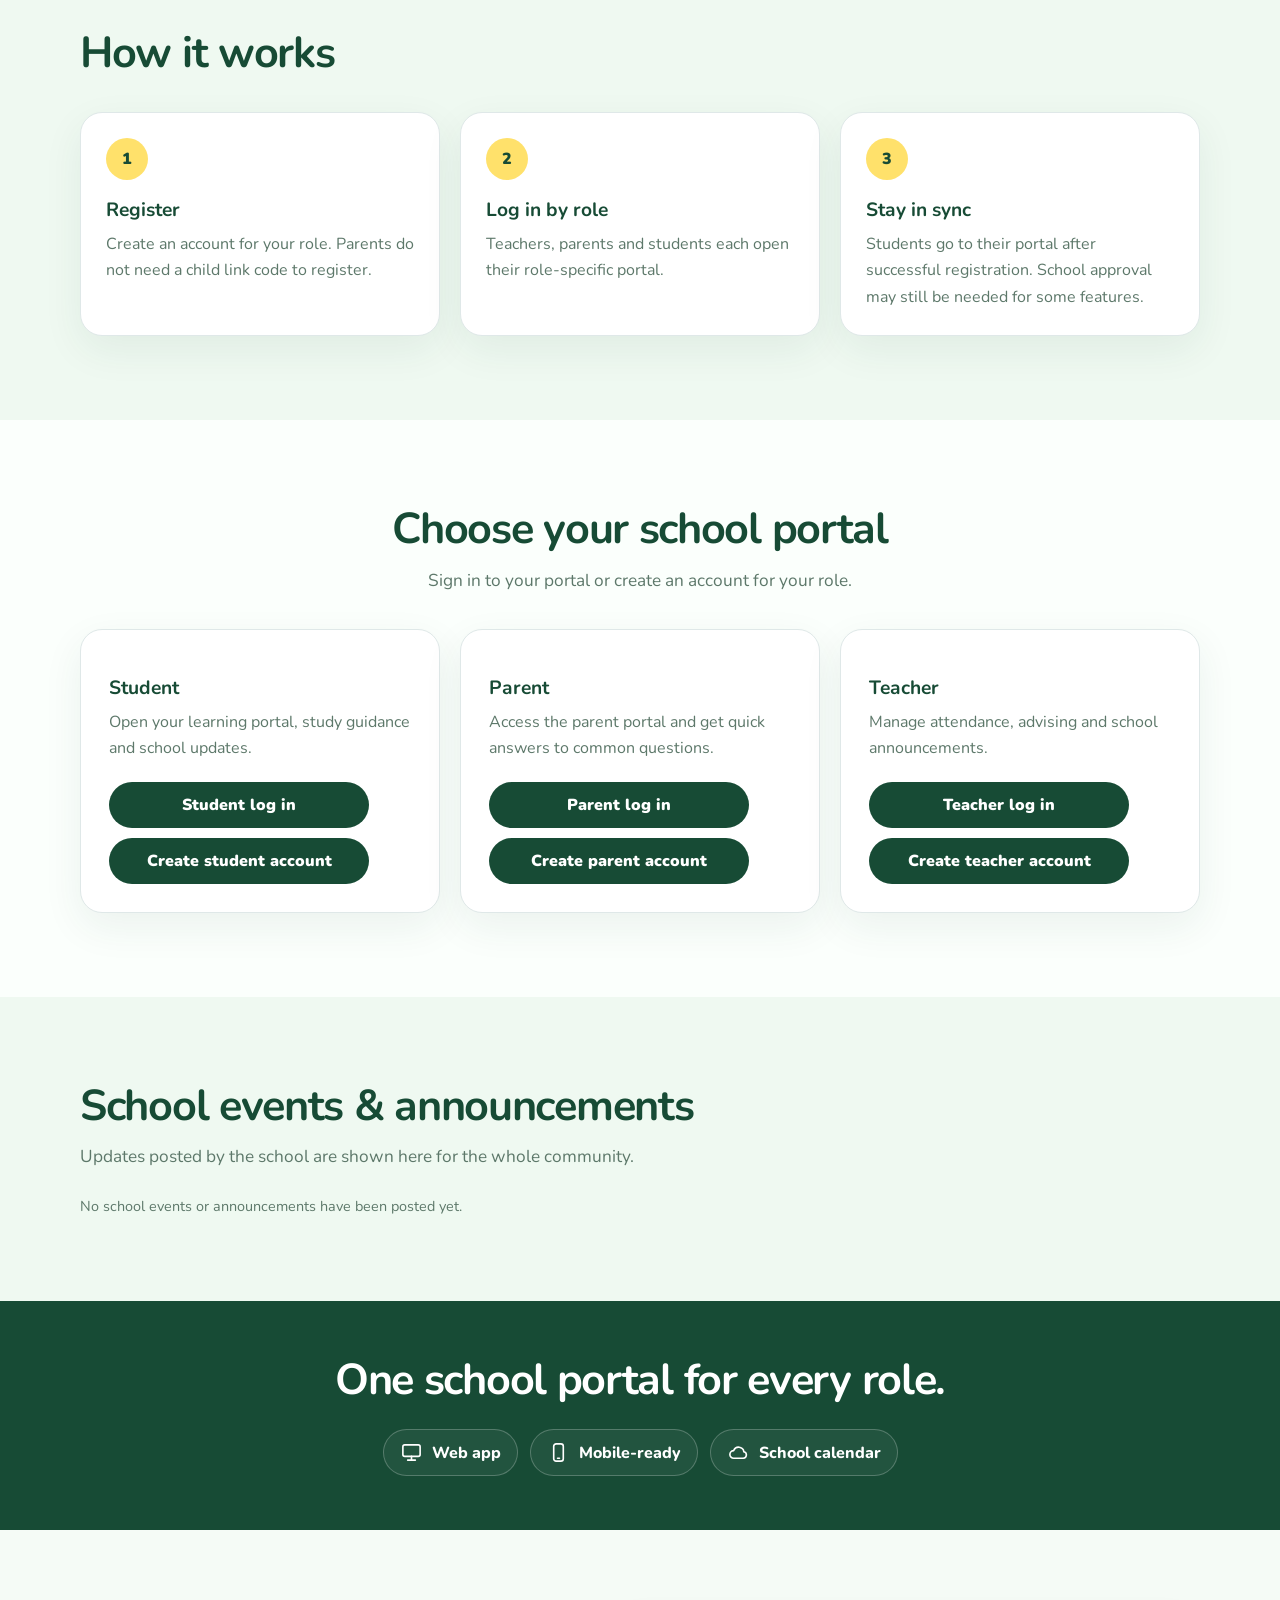
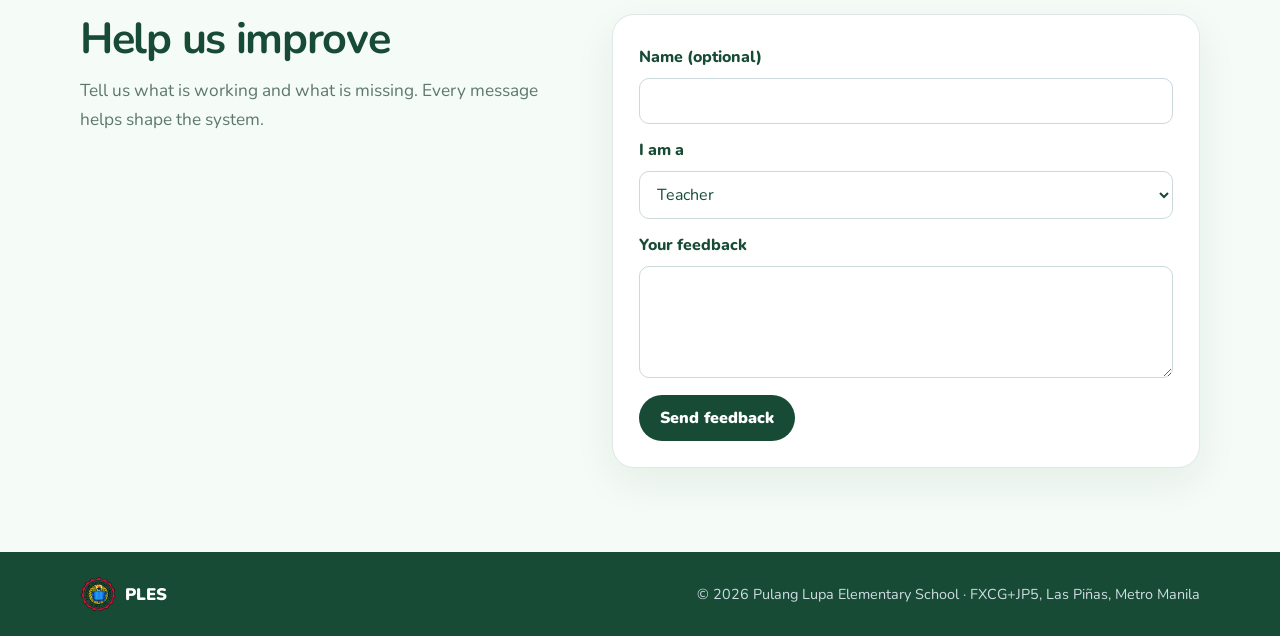
==== commit 2d10b345: "Add files via upload" ====
--- a/index.html
+++ b/index.html
@@ -5,7 +5,7 @@
     <meta name="viewport" content="width=device-width, initial-scale=1.0" />
     <meta
       name="description"
-      content="PLES connects preschool and elementary schools with attendance and academic advising tools."
+      content="PLES is the school portal for attendance, advising, student study support, school events and parent help."
     />
     <title>PLES — School tools in sync</title>
 
@@ -89,16 +89,36 @@
                 <a href="#feedback">Feedback</a>
               </div>
               <div class="menu-section">
-                <span class="menu-heading">Log in</span>
-                <a href="login.html?role=teacher">Log in as Teacher</a>
-                <a href="login.html?role=parent">Log in as Parent</a>
-                <a href="login.html?role=student">Log in as Student</a>
+                <button
+                  class="menu-heading menu-dropdown-toggle"
+                  id="login-menu-toggle"
+                  type="button"
+                  aria-expanded="false"
+                  aria-controls="login-menu-options"
+                >
+                  <span>Log in</span><span class="menu-chevron" aria-hidden="true">⌄</span>
+                </button>
+                <div class="menu-options" id="login-menu-options" hidden>
+                  <a href="login.html?role=teacher">Log in as Teacher</a>
+                  <a href="login.html?role=parent">Log in as Parent</a>
+                  <a href="login.html?role=student">Log in as Student</a>
+                </div>
               </div>
               <div class="menu-section">
-                <span class="menu-heading">Register</span>
-                <a href="register.html?role=teacher">Register as Teacher</a>
-                <a href="register.html?role=parent">Register as Parent</a>
-                <a href="register.html?role=student">Register as Student</a>
+                <button
+                  class="menu-heading menu-dropdown-toggle"
+                  id="register-menu-toggle"
+                  type="button"
+                  aria-expanded="false"
+                  aria-controls="register-menu-options"
+                >
+                  <span>Register</span><span class="menu-chevron" aria-hidden="true">⌄</span>
+                </button>
+                <div class="menu-options" id="register-menu-options" hidden>
+                  <a href="register.html?role=teacher">Register as Teacher</a>
+                  <a href="register.html?role=parent">Register as Parent</a>
+                  <a href="register.html?role=student">Register as Student</a>
+                </div>
               </div>
             </div>
           </nav>
@@ -107,23 +127,24 @@
             <div class="hero-copy">
               <span class="eyebrow">Pulang Lupa Elementary School</span>
               <h1>
-                Attendance and advising in one connected system.
+                A brighter school day starts here.
               </h1>
               <p>
-                A school portal that helps teachers, parents and young learners
-                stay informed about attendance, advising and school events.
+                One welcoming place for students, parents and teachers to find
+                school updates, attendance, advising and learning support.
               </p>
 
               <div class="hero-actions">
-                <button class="button button-yellow" type="button" data-open-menu>
-                  Log in or register
+                <a class="button button-yellow" href="#portals">Choose your portal</a>
+                <button class="button button-outline" type="button" data-open-menu>
+                  Log in
                 </button>
               </div>
             </div>
 
-            <div class="preview-card" aria-label="Example school day dashboard">
-              <div class="preview-heading">Good morning</div>
-              <div class="preview-subtitle">Your school day at a glance</div>
+            <div class="preview-card" aria-label="PLES school portal features">
+              <div class="preview-heading">Welcome to PLES</div>
+              <div class="preview-subtitle">Your school community at a glance</div>
 
               <div class="preview-row">
                 <span class="feature-icon mint" aria-hidden="true">
@@ -134,7 +155,7 @@
                 </span>
                 <div>
                   <strong>Attendance</strong>
-                  <span>Mark today’s class</span>
+                  <span>Stay up to date</span>
                 </div>
               </div>
 
@@ -147,7 +168,7 @@
                 </span>
                 <div>
                   <strong>Advising</strong>
-                  <span>Request academic advising</span>
+                  <span>Get school guidance</span>
                 </div>
               </div>
 
@@ -155,7 +176,7 @@
                 <svg viewBox="0 0 24 24" aria-hidden="true">
                   <path d="M7 18a4 4 0 0 1 0-8 5.5 5.5 0 0 1 10.6 1.3A3.4 3.4 0 0 1 17 18z"></path>
                 </svg>
-                School updates at a glance
+                Learning support for every student
               </div>
             </div>
           </div>
@@ -169,10 +190,10 @@
       <main>
         <section class="section features-section" id="features">
           <div class="container">
-            <h2>Two tools, one connected system</h2>
+            <h2>Tools for learning and staying connected</h2>
             <p class="section-lead">
-              Everything a pre-school or elementary school needs to track,
-              support and guide its learners, in one place.
+              Find the right support for your role, from school updates to
+              practical ways to build good study habits.
             </p>
 
             <div class="feature-grid">
@@ -203,6 +224,35 @@
                   without the back-and-forth.
                 </p>
               </article>
+
+              <article class="feature-card">
+                <span class="feature-icon mint" aria-hidden="true">✧</span>
+                <h3>Tutor management</h3>
+                <p>
+                  Students can find guidance on asking their teacher or school
+                  office about tutoring support. Tutor listings and bookings
+                  are not available in this demo yet.
+                </p>
+              </article>
+
+              <article class="feature-card">
+                <span class="feature-icon sun" aria-hidden="true">◷</span>
+                <h3>Study session guidance</h3>
+                <p>
+                  A simple focus-and-break routine helps students plan study
+                  time and review what they have learned.
+                </p>
+              </article>
+
+              <article class="feature-card">
+                <span class="feature-icon coral" aria-hidden="true">?</span>
+                <h3>Parent and student help</h3>
+                <p>
+                  Ask the in-portal FAQ helper about registration, attendance,
+                  tutoring and school events. Answers are prepared and do not
+                  use an external AI service.
+                </p>
+              </article>
             </div>
           </div>
         </section>
@@ -216,8 +266,8 @@
                 <span class="step-number">1</span>
                 <h3>Register</h3>
                 <p>
-                  Create a role-based portal account. Registration is its own
-                  step, separate from logging in.
+                  Create an account for your role. Parents do not need a child
+                  link code to register.
                 </p>
               </article>
 
@@ -233,22 +283,46 @@
                 <span class="step-number">3</span>
                 <h3>Stay in sync</h3>
                 <p>
-                  School updates and attendance appear in the
-                  relevant role-based portal.
-                </p>
-              </article>
-            </div>
-          </div>
-        </section>
-
-        <section class="section start-section" id="start">
+                  Students go to their portal after successful registration.
+                  School approval may still be needed for some features.
+                </p>
+              </article>
+            </div>
+          </div>
+        </section>
+
+        <section class="section start-section" id="portals">
           <div class="container">
-            <h2>Open your school portal</h2>
+            <h2>Choose your school portal</h2>
             <p class="section-lead">
-              Login and registration options for teachers, parents and students
-              are available in the menu.
+              Sign in to your portal or create an account for your role.
             </p>
-            <button class="button button-navy" type="button" data-open-menu>Open portal menu</button>
+            <div class="start-grid">
+              <article class="choice-card">
+                <h3>Student</h3>
+                <p>Open your learning portal, study guidance and school updates.</p>
+                <div class="role-actions">
+                  <a class="button button-navy" href="login.html?role=student">Student log in</a>
+                  <a class="button button-navy" href="register.html?role=student">Create student account</a>
+                </div>
+              </article>
+              <article class="choice-card">
+                <h3>Parent</h3>
+                <p>Access the parent portal and get quick answers to common questions.</p>
+                <div class="role-actions">
+                  <a class="button button-navy" href="login.html?role=parent">Parent log in</a>
+                  <a class="button button-navy" href="register.html?role=parent">Create parent account</a>
+                </div>
+              </article>
+              <article class="choice-card">
+                <h3>Teacher</h3>
+                <p>Manage attendance, advising and school announcements.</p>
+                <div class="role-actions">
+                  <a class="button button-navy" href="login.html?role=teacher">Teacher log in</a>
+                  <a class="button button-navy" href="register.html?role=teacher">Create teacher account</a>
+                </div>
+              </article>
+            </div>
           </div>
         </section>
 
@@ -356,19 +430,11 @@
           </svg>
           <span>Home</span>
         </a>
-        <a href="#attendance">
+        <a href="#portals">
           <svg viewBox="0 0 24 24" aria-hidden="true">
-            <circle cx="12" cy="12" r="9"></circle>
-            <path d="m8 12.5 2.7 2.7L16 9.5"></path>
+            <path d="M16 21v-2a4 4 0 0 0-4-4H6a4 4 0 0 0-4 4v2M9 11a4 4 0 1 0 0-8 4 4 0 0 0 0 8ZM20 8v6M23 11h-6"></path>
           </svg>
-          <span>Attendance</span>
-        </a>
-        <a href="#advising">
-          <svg viewBox="0 0 24 24" aria-hidden="true">
-            <rect x="4" y="5" width="16" height="15" rx="3"></rect>
-            <path d="M8 3v4M16 3v4M4 10h16"></path>
-          </svg>
-          <span>Advising</span>
+          <span>Portals</span>
         </a>
         <a href="#feedback">
           <svg viewBox="0 0 24 24" aria-hidden="true">
--- a/index.css
+++ b/index.css
@@ -156,6 +156,17 @@
 .menu-toggle[aria-expanded="true"] span:nth-child(2) { opacity: 0; }
 .menu-toggle[aria-expanded="true"] span:last-child { transform: translateY(-7px) rotate(-45deg); }
 
+@keyframes menu-enter {
+  from {
+    opacity: 0;
+    transform: translateY(-8px) scale(.98);
+  }
+  to {
+    opacity: 1;
+    transform: translateY(0) scale(1);
+  }
+}
+
 .site-menu {
   position: absolute;
   z-index: 10;
@@ -165,11 +176,11 @@
   width: min(390px, calc(100vw - 32px));
   gap: 14px;
   padding: 18px;
-  border: 1px solid #dfe8e8;
-  border-radius: 18px;
+  border: 1px solid #b8cdbd;
+  border-radius: 10px;
   color: var(--navy);
   background: #fff;
-  box-shadow: 0 18px 45px #174b3540;
+  box-shadow: 0 12px 28px #174b352e;
 }
 
 .site-menu[hidden] { display: none; }
@@ -191,16 +202,66 @@
 }
 
 .menu-section a {
+  display: block;
   padding: 9px 8px;
-  border-radius: 9px;
+  border: 1px solid transparent;
+  border-radius: 4px;
   color: var(--navy);
   font-size: .9rem;
   font-weight: 800;
-}
-
-.menu-section a:hover {
-  color: #1b7041;
-  background: #e7f6eb;
+  text-decoration: none;
+  transition: color .16s ease, background-color .16s ease, border-color .16s ease, transform .16s ease;
+}
+
+.menu-section a:hover,
+.menu-section a:focus-visible,
+.menu-dropdown-toggle:hover,
+.menu-dropdown-toggle:focus-visible {
+  position: relative;
+  z-index: 1;
+  transform: scale(1.02);
+  color: #145d35;
+  border-color: #9fbea6;
+  background: #dcefe1;
+}
+
+.menu-dropdown-toggle {
+  display: flex;
+  width: 100%;
+  align-items: center;
+  justify-content: space-between;
+  padding: 9px 12px;
+  border: 0;
+  border-radius: 4px;
+  background: transparent;
+  text-align: left;
+  cursor: pointer;
+  transition: color .16s ease, background-color .16s ease, border-color .16s ease, transform .16s ease;
+}
+
+.menu-chevron {
+  transition: transform .18s ease;
+}
+
+.menu-dropdown-toggle[aria-expanded="true"] .menu-chevron {
+  transform: rotate(180deg);
+}
+
+.menu-options {
+  display: grid;
+  grid-column: 1 / -1;
+  gap: 4px;
+  padding-left: 10px;
+  border-left: 2px solid #dcefe1;
+}
+
+.menu-options[hidden] {
+  display: none;
+}
+
+.menu-section a:focus-visible {
+  outline: 2px solid #1b7041;
+  outline-offset: 2px;
 }
 
 .button {
@@ -418,7 +479,7 @@
 }
 
 .feature-grid {
-  grid-template-columns: repeat(2, minmax(0, 1fr));
+  grid-template-columns: repeat(auto-fit, minmax(240px, 1fr));
 }
 
 .feature-card,
@@ -466,8 +527,8 @@
 }
 
 .start-grid {
-  max-width: 820px;
-  grid-template-columns: repeat(2, minmax(0, 1fr));
+  max-width: 100%;
+  grid-template-columns: repeat(3, minmax(0, 1fr));
   margin-right: auto;
   margin-left: auto;
   text-align: left;
@@ -792,7 +853,13 @@
     font-weight: 800;
   }
 
-  .site-menu { top: calc(100% - 2px); }
+  .site-menu {
+    top: calc(100% - 2px);
+    gap: 14px;
+    padding: 18px;
+    border-radius: 18px;
+  }
+
   .menu-section { grid-template-columns: 1fr; }
   .menu-heading { grid-column: auto; }
   .hero-actions .button { width: 100%; }
